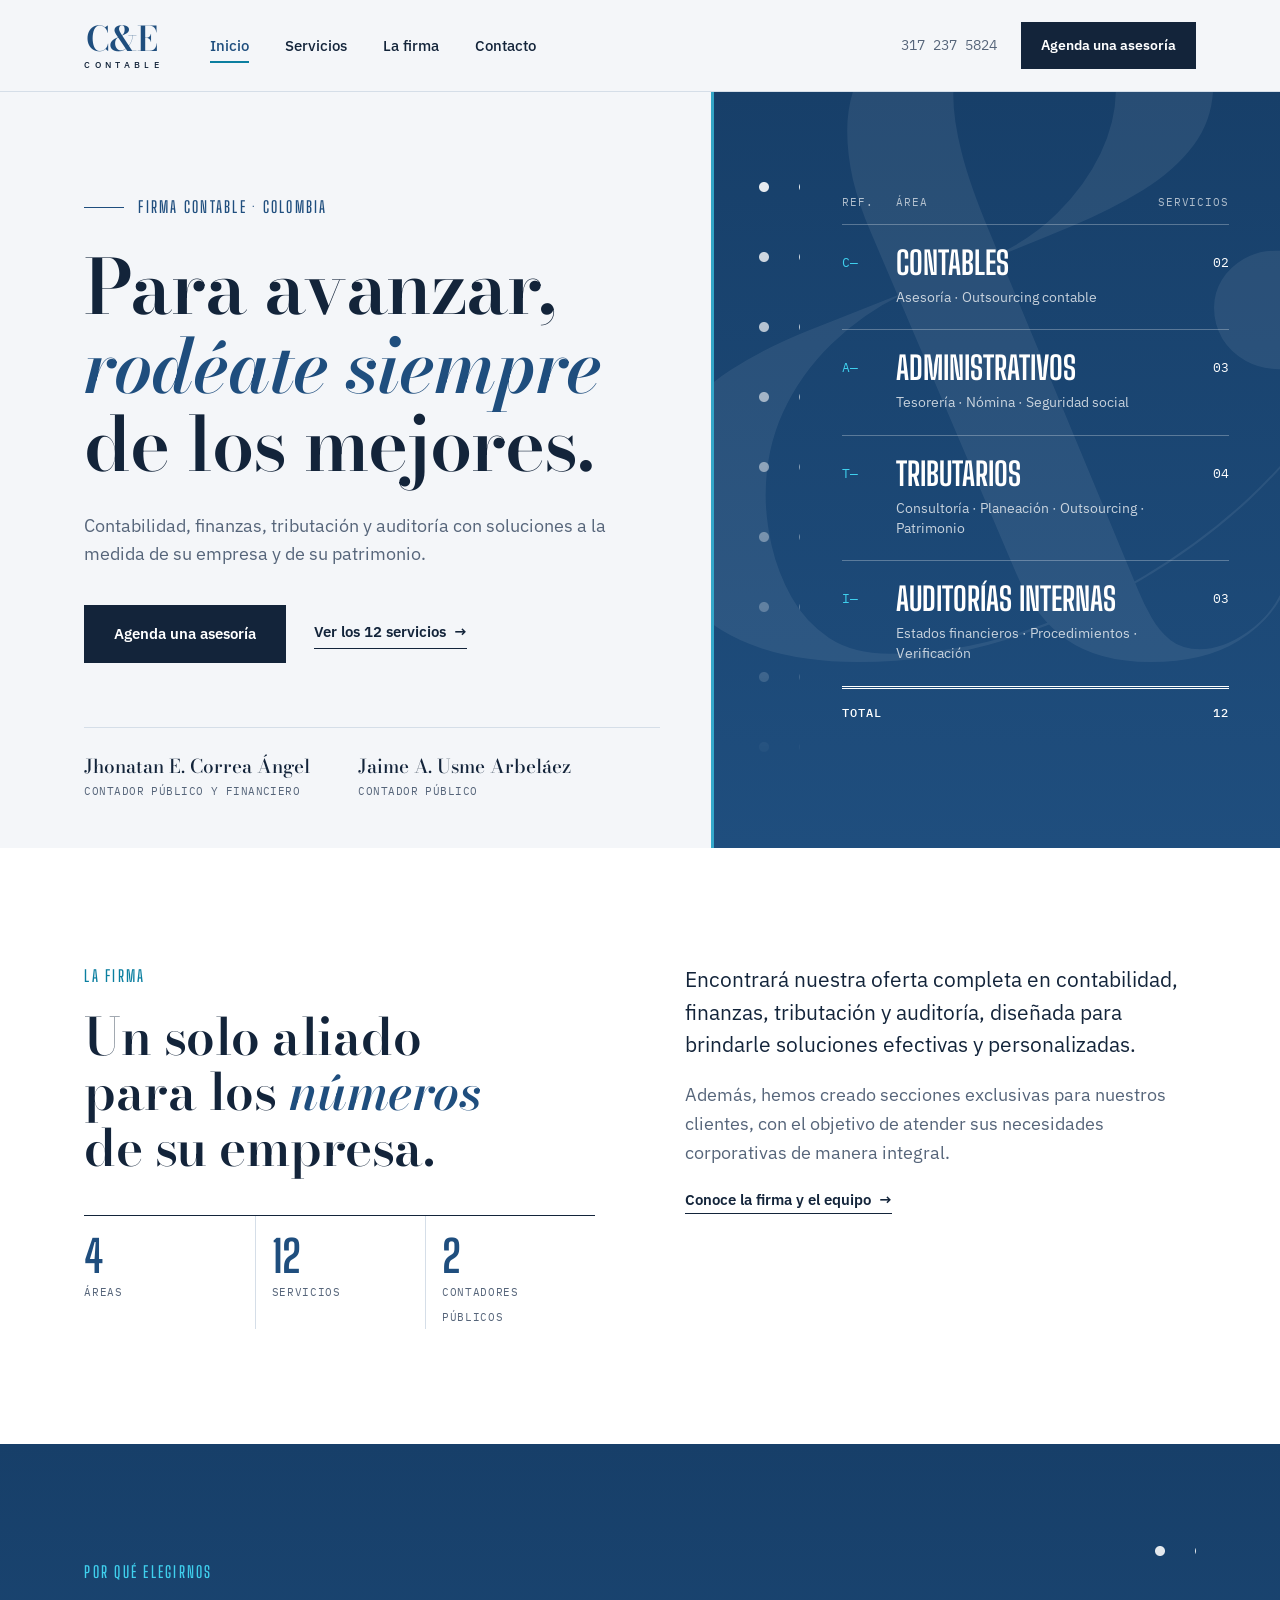
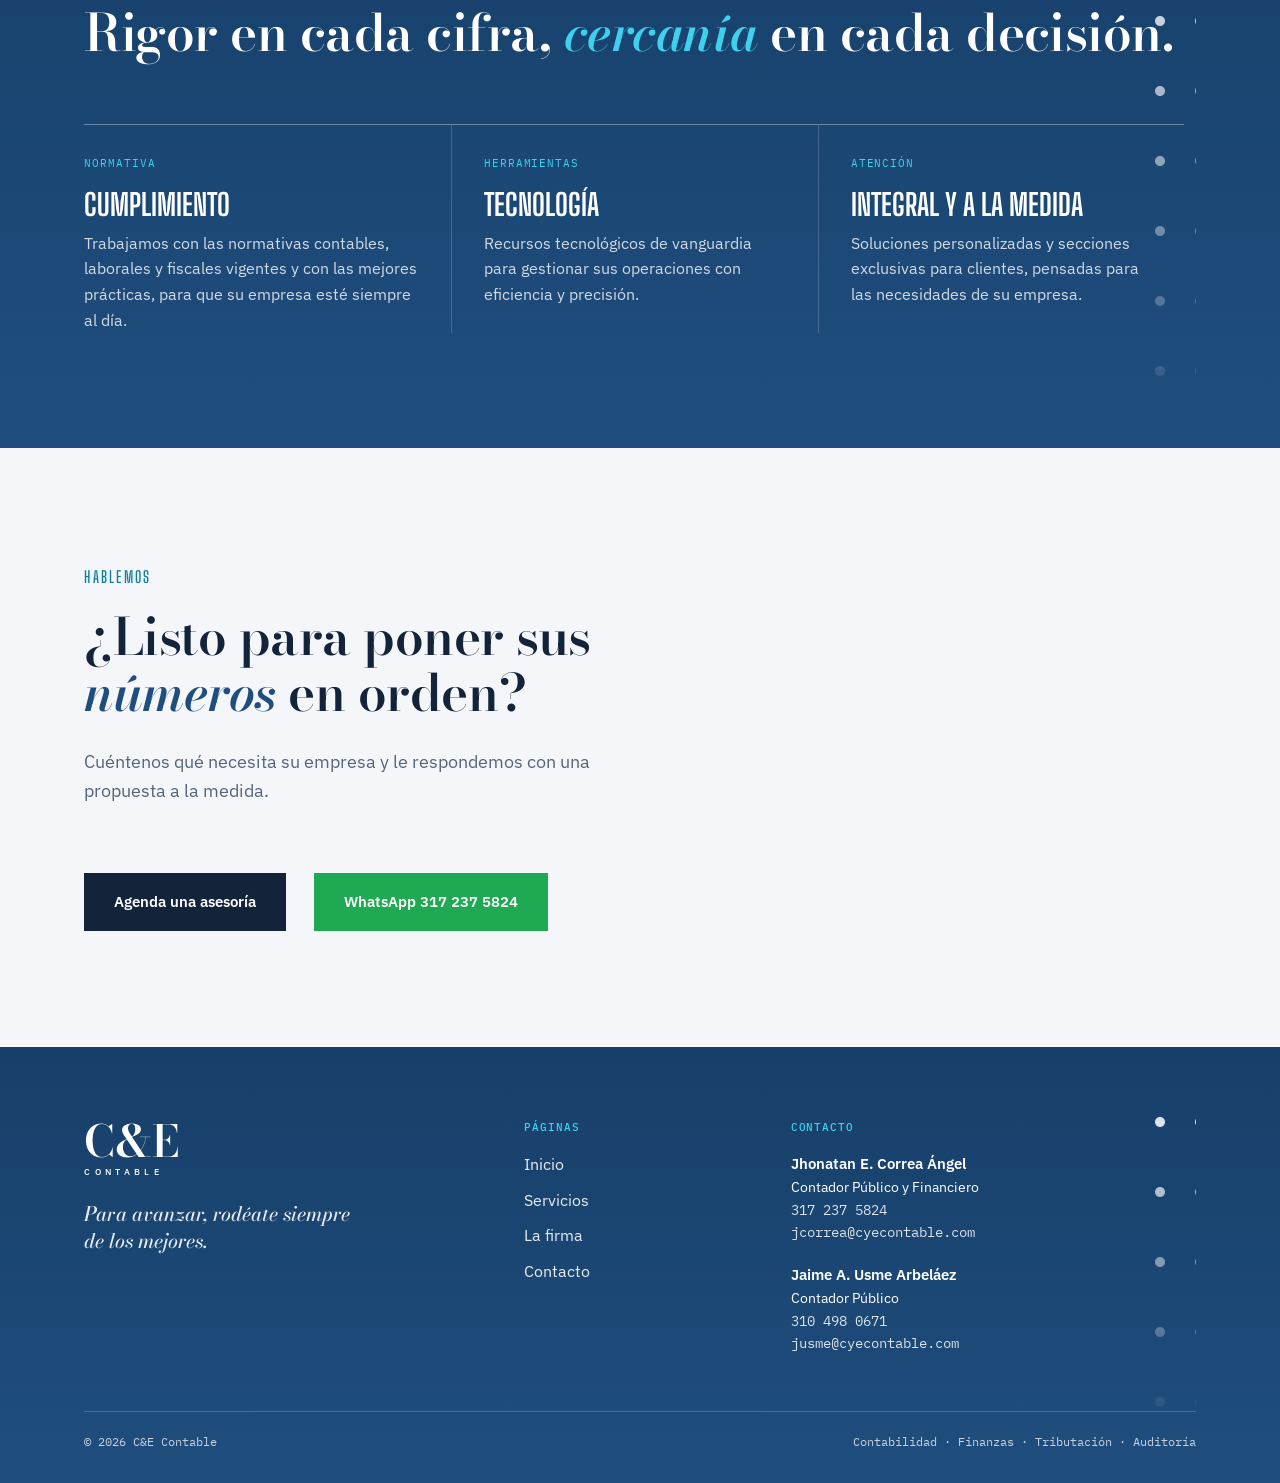
==== index.html @ 4cf7ac4b "Sitio web inicial de C&E Contable Cuatro páginas estáticas (Inicio, Servicios, La firma, Contacto) c" ====
<!doctype html>
<html lang="es">
<head>
<meta charset="utf-8">
<meta name="viewport" content="width=device-width, initial-scale=1, viewport-fit=cover">
<title>C&amp;E Contable</title>
<meta name="description" content="Firma contable C&amp;E Contable: contabilidad, finanzas, tributación y auditoría.">
<link rel="preconnect" href="https://fonts.googleapis.com">
<link rel="preconnect" href="https://fonts.gstatic.com" crossorigin>
<link rel="stylesheet" href="https://fonts.googleapis.com/css2?family=Big+Shoulders+Display:wght@500;600;700&family=Bodoni+Moda:ital,opsz,wght@0,6..96,500..700;1,6..96,500..700&family=IBM+Plex+Mono:wght@400;500&family=IBM+Plex+Sans:wght@400;500;600&display=swap">
<link rel="stylesheet" href="estilos.css">
<link rel="icon" href="data:image/svg+xml,%3Csvg xmlns=%27http://www.w3.org/2000/svg%27 viewBox=%270 0 64 64%27%3E%3Crect width=%2764%27 height=%2764%27 fill=%27%231F4E7E%27/%3E%3Ctext x=%2732%27 y=%2742%27 font-family=%27Georgia,serif%27 font-size=%2728%27 fill=%27white%27 text-anchor=%27middle%27%3EC%26amp;E%3C/text%3E%3C/svg%3E">

</head>
<body>
<a class="skip" href="#contenido">Saltar al contenido</a>
<header class="site-header wrap">
  <a class="logo" href="index.html" aria-label="C&amp;E Contable, inicio"><b>C&amp;E</b><span>CONTABLE</span></a>
  <nav class="menu" aria-label="Principal">
    <ul>
        <li><a href="index.html" aria-current="page">Inicio</a></li>
        <li><a href="servicios.html">Servicios</a></li>
        <li><a href="la-firma.html">La firma</a></li>
        <li><a href="contacto.html">Contacto</a></li>
    </ul>
  </nav>
  <div class="header-cta">
    <span class="phone">317 237 5824</span>
    <a class="btn btn-sm" href="contacto.html">Agenda una asesoría</a>
  </div>
  <details class="menu-mobile">
    <summary>Menú</summary>
    <ul>
        <li><a href="index.html" aria-current="page">Inicio</a></li>
        <li><a href="servicios.html">Servicios</a></li>
        <li><a href="la-firma.html">La firma</a></li>
        <li><a href="contacto.html">Contacto</a></li>
    </ul>
  </details>
</header>
<main id="contenido">
<header class="hero">
  <div class="hero-left">
    <div>
      <p class="eyebrow">Firma contable · Colombia</p>
      <h1 class="bodoni">Para avanzar, <em>rodéate siempre</em> de los mejores.</h1>
      <p class="lead">Contabilidad, finanzas, tributación y auditoría con soluciones a la medida de su empresa y de su patrimonio.</p>
      <div class="actions">
        <a class="btn" href="contacto.html">Agenda una asesoría</a>
        <a class="textlink" href="servicios.html">Ver los 12 servicios&nbsp;&nbsp;→</a>
      </div>
    </div>
    <div class="partners">
<div><p class="name">Jhonatan E. Correa Ángel</p><p class="role">Contador Público y Financiero</p></div>
<div><p class="name">Jaime A. Usme Arbeláez</p><p class="role">Contador Público</p></div>
    </div>
  </div>
  <aside class="band on-blue" aria-label="Áreas de servicio">
    <span class="amp" aria-hidden="true">&amp;</span>
    <span class="lights" aria-hidden="true"></span>
    <div class="ledger">
      <div class="ledger-head"><span>Ref.</span><span>Área</span><span>Servicios</span></div>
<a class="ledger-row" href="servicios.html#area-c"><span class="ref">C—</span><div><h3>Contables</h3><p>Asesoría · Outsourcing contable</p></div><span class="count">02</span></a>
<a class="ledger-row" href="servicios.html#area-a"><span class="ref">A—</span><div><h3>Administrativos</h3><p>Tesorería · Nómina · Seguridad social</p></div><span class="count">03</span></a>
<a class="ledger-row" href="servicios.html#area-t"><span class="ref">T—</span><div><h3>Tributarios</h3><p>Consultoría · Planeación · Outsourcing · Patrimonio</p></div><span class="count">04</span></a>
<a class="ledger-row" href="servicios.html#area-i"><span class="ref">I—</span><div><h3>Auditorías internas</h3><p>Estados financieros · Procedimientos · Verificación</p></div><span class="count">03</span></a>
      <div class="ledger-total"><span>Total</span><span>12</span></div>
    </div>
  </aside>
</header>

<section class="section white">
  <div class="wrap firma-grid">
    <div>
      <p class="kicker">La firma</p>
      <h2 class="h2">Un solo aliado para los <em>números</em> de su empresa.</h2>
      <div class="facts">
          <div><b>4</b><span>Áreas</span></div>
          <div><b>12</b><span>Servicios</span></div>
          <div><b>2</b><span>Contadores públicos</span></div>
        </div>
    </div>
    <div class="firma-text">
      <p>Encontrará nuestra oferta completa en contabilidad, finanzas, tributación y auditoría, diseñada para brindarle soluciones efectivas y personalizadas.</p>
      <p>Además, hemos creado secciones exclusivas para nuestros clientes, con el objetivo de atender sus necesidades corporativas de manera integral.</p>
      <a class="textlink" href="la-firma.html">Conoce la firma y el equipo&nbsp;&nbsp;→</a>
    </div>
  </div>
</section>

<section class="section porque on-blue">
  <span class="lights" aria-hidden="true"></span>
  <div class="wrap">
    <p class="kicker">Por qué elegirnos</p>
    <h2 class="h2">Rigor en cada cifra, <em>cercanía</em> en cada decisión.</h2>
    <div class="reasons">
      <div class="reason"><span class="tag">Normativa</span><h3>Cumplimiento</h3><p>Trabajamos con las normativas contables, laborales y fiscales vigentes y con las mejores prácticas, para que su empresa esté siempre al día.</p></div>
      <div class="reason"><span class="tag">Herramientas</span><h3>Tecnología</h3><p>Recursos tecnológicos de vanguardia para gestionar sus operaciones con eficiencia y precisión.</p></div>
      <div class="reason"><span class="tag">Atención</span><h3>Integral y a la medida</h3><p>Soluciones personalizadas y secciones exclusivas para clientes, pensadas para las necesidades de su empresa.</p></div>
    </div>
  </div>
</section>

<section class="section">
  <div class="wrap cta-strip">
    <div>
      <p class="kicker">Hablemos</p>
      <h2 class="h2">¿Listo para poner sus <em>números</em> en orden?</h2>
      <p class="lead">Cuéntenos qué necesita su empresa y le respondemos con una propuesta a la medida.</p>
    </div>
    <div class="actions">
      <a class="btn" href="contacto.html">Agenda una asesoría</a>
      <a class="btn btn-wa" href="https://wa.me/573172375824" target="_blank" rel="noopener">WhatsApp 317 237 5824</a>
    </div>
  </div>
</section>
</main>
<footer class="site-footer on-blue">
  <span class="lights" aria-hidden="true"></span>
  <div class="wrap">
    <div class="footer-grid">
      <div>
        <a class="logo" href="index.html" aria-label="C&amp;E Contable, inicio"><b>C&amp;E</b><span>CONTABLE</span></a>
        <p class="footer-motto">Para avanzar, rodéate siempre de los mejores.</p>
      </div>
      <div class="footer-col">
        <h2>Páginas</h2>
        <ul>
<li><a href="index.html">Inicio</a></li>
<li><a href="servicios.html">Servicios</a></li>
<li><a href="la-firma.html">La firma</a></li>
<li><a href="contacto.html">Contacto</a></li>
        </ul>
      </div>
      <div class="footer-col">
        <h2>Contacto</h2>
        <div class="footer-people">
<div><p class="who">Jhonatan E. Correa Ángel</p><p>Contador Público y Financiero</p><p class="mono">317 237 5824</p><p class="mono">jcorrea@cyecontable.com</p></div>
<div><p class="who">Jaime A. Usme Arbeláez</p><p>Contador Público</p><p class="mono">310 498 0671</p><p class="mono">jusme@cyecontable.com</p></div>
        </div>
      </div>
    </div>
    <div class="footer-bottom"><span>© 2026 C&amp;E Contable</span><span>Contabilidad · Finanzas · Tributación · Auditoría</span></div>
  </div>
</footer>
</body>
</html>
---- estilos.css ----
/* C&E Contable · estilos compartidos por todas las páginas
   Layout: izquierda clara y aireada; franja azul del "corredor" del brochure como segundo plano recurrente. */
:root {
  /* Color: marca C&E + neutros con sesgo azul (un solo look claro, elegido a propósito) */
  --ink: #13243A;
  --navy: #1F4E7E;
  --deep: #173F69;
  --cyan: #3FD0EE;      /* acento sobre fondos azules */
  --cyan-ink: #0B7FA0;  /* acento legible sobre fondos claros */
  --paper: #F4F6F9;
  --white: #FFFFFF;
  --muted: #56657A;
  --rule: #D5DEE8;
  --wa: #1EA952;
  /* Tipografía */
  --display: "Bodoni Moda", "Didot", "Bodoni 72", Georgia, serif;
  --label: "Big Shoulders Display", "Arial Narrow", "Roboto Condensed", sans-serif;
  --body: "IBM Plex Sans", "Segoe UI", Roboto, Helvetica, Arial, sans-serif;
  --mono: "IBM Plex Mono", ui-monospace, "SFMono-Regular", Menlo, Consolas, monospace;
  --gutter: clamp(20px, 6.6vw, 96px);
  color-scheme: light;
}
* { box-sizing: border-box; }
html { scroll-behavior: smooth; }
@media (prefers-reduced-motion: reduce) { html { scroll-behavior: auto; } * { transition: none !important; } }
body { margin: 0; background: var(--paper); color: var(--ink); font-family: var(--body); font-size: 16px; line-height: 1.6; -webkit-font-smoothing: antialiased; }
a { color: inherit; }
a:focus-visible, button:focus-visible, summary:focus-visible, input:focus-visible, select:focus-visible, textarea:focus-visible { outline: 2px solid var(--cyan-ink); outline-offset: 3px; }
.on-blue a:focus-visible { outline-color: var(--cyan); }
.wrap { padding-left: max(var(--gutter), env(safe-area-inset-left, 0px)); padding-right: max(var(--gutter), env(safe-area-inset-right, 0px)); }
.skip { position: absolute; left: -999px; top: 8px; background: var(--ink); color: var(--white); padding: 8px 14px; z-index: 50; }
.skip:focus { left: 8px; }

/* Bodoni: peso 600 y tamaño óptico bajo para que los trazos finos no desaparezcan */
.bodoni { font-family: var(--display); font-weight: 600; font-variation-settings: "opsz" 28; }

/* ---------- ENCABEZADO (todas las páginas) ---------- */
.site-header { position: relative; z-index: 20; display: flex; align-items: center; gap: clamp(24px, 4vw, 56px); padding-block: 22px; background: var(--paper); border-bottom: 1px solid var(--rule); }
.logo { display: inline-flex; flex-direction: column; align-items: center; text-decoration: none; line-height: 1; flex: none; }
.logo b { font-family: var(--display); font-weight: 600; font-size: 34px; color: var(--navy); font-variation-settings: "opsz" 28; letter-spacing: -0.01em; }
.logo span { font-family: var(--body); font-weight: 500; font-size: 9px; letter-spacing: 0.48em; margin-right: -0.48em; margin-top: 4px; }
.menu ul { display: flex; gap: 36px; list-style: none; margin: 0; padding: 0; }
.menu a, .menu-mobile a { position: relative; text-decoration: none; font-weight: 500; font-size: 15px; }
.menu a:hover { color: var(--navy); }
.menu a[aria-current="page"] { color: var(--navy); }
.menu a[aria-current="page"]::after { content: ""; position: absolute; left: 0; right: 0; bottom: -8px; height: 2px; background: var(--cyan-ink); }
.header-cta { margin-left: auto; display: flex; align-items: center; gap: 24px; }
.header-cta .phone { font-family: var(--mono); font-size: 14px; color: var(--muted); }
.menu-mobile { display: none; position: relative; margin-left: auto; }
.menu-mobile summary { list-style: none; cursor: pointer; font-family: var(--label); font-weight: 600; font-size: 17px; letter-spacing: .12em; text-transform: uppercase; border: 1px solid var(--ink); padding: 8px 14px; }
.menu-mobile summary::-webkit-details-marker { display: none; }
.menu-mobile[open] summary { background: var(--ink); color: var(--white); }
.menu-mobile ul { position: absolute; right: 0; top: calc(100% + 8px); list-style: none; margin: 0; padding: 8px 0; min-width: 220px; max-width: calc(100vw - 40px); background: var(--white); border: 1px solid var(--rule); box-shadow: 0 12px 32px rgba(19, 36, 58, .14); }
.menu-mobile li a { display: block; padding: 12px 20px; }
.menu-mobile li a[aria-current="page"] { color: var(--navy); border-left: 3px solid var(--cyan-ink); padding-left: 17px; }

/* ---------- BOTONES Y ENLACES ---------- */
.btn { display: inline-flex; align-items: center; gap: 10px; background: var(--ink); color: var(--white); text-decoration: none; font-family: var(--body); font-weight: 600; font-size: 15px; padding: 17px 30px; border: 0; cursor: pointer; transition: background .2s, color .2s; }
.btn:hover { background: var(--navy); }
.btn-sm { padding: 12px 20px; font-size: 14px; }
.btn-light { background: var(--white); color: var(--ink); }
.btn-light:hover { background: var(--cyan); color: var(--ink); }
.btn-wa { background: var(--wa); }
.btn-wa:hover { background: #178A42; }
.textlink { font-weight: 600; font-size: 15px; text-decoration: none; border-bottom: 1px solid currentColor; padding-bottom: 4px; }
.textlink:hover { color: var(--navy); }

/* ---------- TEXTOS COMUNES ---------- */
.section { padding-block: clamp(72px, 9vw, 128px); }
.kicker { font-family: var(--label); font-weight: 600; font-size: 16px; letter-spacing: .14em; text-transform: uppercase; color: var(--cyan-ink); margin: 0 0 20px; }
.on-blue .kicker { color: var(--cyan); }
.h2 { font-family: var(--display); font-weight: 600; font-variation-settings: "opsz" 28; font-size: clamp(34px, 4vw, 54px); line-height: 1.08; letter-spacing: -0.01em; margin: 0; text-wrap: balance; }
.h2 em { color: var(--navy); }
.on-blue .h2 em { color: var(--cyan); }
.lead { max-width: 32em; color: var(--muted); font-size: 18px; margin: 28px 0 0; }
.on-blue { color: var(--white); background: linear-gradient(180deg, var(--deep), var(--navy)); position: relative; overflow: hidden; }

/* Luces del corredor y ampersand de fondo */
.lights { position: absolute; width: 56px; height: 620px; background-image: radial-gradient(circle, rgba(255,255,255,.95) 4.5px, transparent 5.5px); background-size: 40px 70px; -webkit-mask-image: linear-gradient(#000 0%, transparent 100%); mask-image: linear-gradient(#000 0%, transparent 100%); pointer-events: none; }
.amp { position: absolute; font-family: var(--display); font-style: italic; font-weight: 500; line-height: 1; color: var(--white); opacity: .07; pointer-events: none; user-select: none; }

/* ---------- INICIO: PORTADA PARTIDA ---------- */
.hero { display: grid; grid-template-columns: minmax(0, 1.25fr) minmax(0, 1fr); }
.hero-left { display: flex; flex-direction: column; gap: 64px; padding-block: clamp(56px, 8vw, 112px) 48px; padding-left: max(var(--gutter), env(safe-area-inset-left, 0px)); padding-right: clamp(20px, 4vw, 64px); min-width: 0; }
.eyebrow { display: flex; align-items: center; gap: 14px; font-family: var(--label); font-weight: 600; font-size: 16px; letter-spacing: 0.14em; text-transform: uppercase; color: var(--navy); margin: 0; }
.eyebrow::before { content: ""; width: 40px; height: 1px; background: currentColor; }
.hero h1 { font-size: clamp(44px, 5.9vw, 86px); line-height: 1.04; letter-spacing: -0.015em; margin: 28px 0 0; text-wrap: balance; }
.hero h1 em { color: var(--navy); font-style: italic; }
.actions { display: flex; flex-wrap: wrap; align-items: center; gap: 16px 28px; margin-top: 36px; }
.partners { display: flex; flex-wrap: wrap; gap: 20px 48px; border-top: 1px solid var(--rule); padding-top: 24px; margin-top: auto; }
.partners p { margin: 0; }
.partners .name { font-family: var(--display); font-weight: 500; font-size: 19px; font-variation-settings: "opsz" 18; }
.partners .role { font-family: var(--mono); font-size: 11px; letter-spacing: 0.04em; text-transform: uppercase; color: var(--muted); }

.band { border-left: 3px solid rgba(63, 208, 238, .7); padding-block: clamp(56px, 8vw, 112px) 48px; padding-left: clamp(96px, 10vw, 150px); padding-right: max(clamp(20px, 4vw, 60px), env(safe-area-inset-right, 0px)); min-width: 0; }
.band .amp { right: -14%; top: -28%; font-size: clamp(600px, 70vw, 1250px); }
.band .lights { left: 30px; top: 60px; }
.ledger { position: relative; }
.ledger-head, .ledger-row, .ledger-total { display: grid; grid-template-columns: 34px minmax(0, 1fr) auto; gap: 0 20px; }
.ledger-head { font-family: var(--mono); font-size: 11px; letter-spacing: .08em; text-transform: uppercase; opacity: .65; padding-bottom: 12px; }
.ledger-row { border-top: 1px solid rgba(255,255,255,.28); padding-block: 22px; text-decoration: none; transition: background .2s; }
.ledger-row:hover { background: rgba(255,255,255,.05); }
.ledger-row .ref { font-family: var(--mono); font-size: 13px; color: var(--cyan); padding-top: 6px; }
.ledger-row h3 { font-family: var(--label); font-weight: 700; font-size: clamp(28px, 2.5vw, 36px); line-height: 1; text-transform: uppercase; margin: 0 0 8px; }
.ledger-row p { margin: 0; font-size: 14px; line-height: 1.45; opacity: .75; }
.ledger-row .count { font-family: var(--mono); font-size: 13px; padding-top: 6px; font-variant-numeric: tabular-nums; }
.ledger-total { border-top: 3px double var(--white); padding-top: 14px; font-family: var(--mono); font-weight: 500; font-size: 12px; letter-spacing: .08em; text-transform: uppercase; }
.ledger-total span:first-child { grid-column: 1 / 3; }

/* ---------- ENCABEZADO DE PÁGINAS INTERNAS ---------- */
.page-hero { padding-block: clamp(64px, 8vw, 112px) clamp(56px, 7vw, 96px); }
.page-hero .lights { right: max(var(--gutter), 24px); top: 40px; height: 420px; }
.page-hero .amp { right: 6%; top: -45%; font-size: clamp(420px, 48vw, 760px); }
.page-hero h1 { position: relative; font-size: clamp(42px, 5.4vw, 76px); line-height: 1.05; letter-spacing: -0.015em; margin: 0; max-width: 14em; text-wrap: balance; }
.page-hero h1 em { color: var(--cyan); }
.page-hero p.lead { position: relative; color: rgba(255,255,255,.82); }
.crumbs { position: relative; font-family: var(--mono); font-size: 12px; letter-spacing: .06em; text-transform: uppercase; margin: 0 0 28px; opacity: .75; }
.crumbs a { text-decoration: none; border-bottom: 1px solid rgba(255,255,255,.4); }

/* ---------- LA FIRMA (resumen y página) ---------- */
.white { background: var(--white); }
.firma-grid { display: grid; grid-template-columns: minmax(0, 1fr) minmax(0, 1fr); gap: 48px clamp(40px, 7vw, 120px); align-items: start; }
.firma-text p { margin: 0 0 20px; font-size: 18px; color: var(--muted); max-width: 34em; }
.firma-text p:first-child { color: var(--ink); font-size: 21px; line-height: 1.55; }
.facts { display: grid; grid-template-columns: repeat(3, minmax(0, 1fr)); border-top: 1px solid var(--ink); margin-top: 40px; }
.facts div { padding: 18px 16px 0 0; }
.facts div + div { border-left: 1px solid var(--rule); padding-left: 16px; }
.facts b { display: block; font-family: var(--label); font-weight: 700; font-size: 44px; line-height: 1; color: var(--navy); font-variant-numeric: tabular-nums; }
.facts span { font-family: var(--mono); font-size: 11px; letter-spacing: .06em; text-transform: uppercase; color: var(--muted); }
.motto { margin: 0; font-family: var(--display); font-style: italic; font-weight: 600; font-variation-settings: "opsz" 28; font-size: clamp(30px, 3.6vw, 48px); line-height: 1.15; color: var(--navy); max-width: 18em; text-wrap: balance; }
.motto-src { display: block; margin-top: 16px; font-family: var(--mono); font-style: normal; font-size: 12px; letter-spacing: .06em; text-transform: uppercase; color: var(--muted); }

/* Equipo */
.team { display: grid; grid-template-columns: repeat(2, minmax(0, 1fr)); gap: 32px; margin-top: 56px; }
.member { background: var(--white); border-top: 3px solid var(--navy); padding: 32px; display: flex; flex-direction: column; gap: 20px; }
.member .mono-tag { font-family: var(--mono); font-size: 12px; color: var(--cyan-ink); letter-spacing: .04em; }
.member h3 { font-family: var(--display); font-weight: 600; font-variation-settings: "opsz" 28; font-size: clamp(26px, 2.4vw, 32px); line-height: 1.15; margin: 6px 0 4px; }
.member .role { margin: 0; color: var(--muted); }
.member dl { display: grid; grid-template-columns: auto minmax(0, 1fr); gap: 8px 20px; margin: 0; border-top: 1px solid var(--rule); padding-top: 18px; }
.member dt { font-family: var(--mono); font-size: 11px; letter-spacing: .06em; text-transform: uppercase; color: var(--muted); padding-top: 3px; }
.member dd { margin: 0; font-family: var(--mono); font-size: 14px; overflow-wrap: anywhere; user-select: all; }
.member .btn { align-self: flex-start; }

/* ---------- SERVICIOS ---------- */
.area-index { display: grid; grid-template-columns: repeat(4, minmax(0, 1fr)); border-top: 2px solid var(--ink); border-bottom: 1px solid var(--rule); margin-bottom: 72px; }
.area-index a { display: flex; flex-direction: column; gap: 4px; padding: 20px 20px 22px 0; text-decoration: none; transition: color .2s; }
.area-index a + a { padding-left: 20px; border-left: 1px solid var(--rule); }
.area-index a:hover { color: var(--navy); }
.area-index .code { font-family: var(--mono); font-size: 12px; color: var(--cyan-ink); }
.area-index b { font-family: var(--label); font-weight: 700; font-size: 26px; line-height: 1; text-transform: uppercase; }
.area-index span:last-child { font-family: var(--mono); font-size: 12px; color: var(--muted); }
.area { display: grid; grid-template-columns: minmax(0, 340px) minmax(0, 1fr); gap: 24px clamp(32px, 6vw, 96px); border-top: 2px solid var(--ink); padding-block: 36px 48px; scroll-margin-top: 24px; }
.area-title .code { font-family: var(--mono); font-size: 13px; color: var(--cyan-ink); }
.area-title h2 { font-family: var(--label); font-weight: 700; font-size: clamp(34px, 3.4vw, 48px); line-height: .95; text-transform: uppercase; margin: 10px 0 12px; }
.area-title .n { font-family: var(--mono); font-size: 12px; color: var(--muted); letter-spacing: .04em; }
.entries { list-style: none; margin: 0; padding: 0; }
.entries li { display: grid; grid-template-columns: 60px minmax(0, 1fr); gap: 4px 20px; padding-block: 18px; border-bottom: 1px solid var(--rule); }
.entries li:first-child { padding-top: 4px; }
.entries .ref { font-family: var(--mono); font-size: 13px; color: var(--cyan-ink); padding-top: 3px; }
.entries h3 { font-family: var(--body); font-weight: 600; font-size: 18px; margin: 0 0 4px; }
.entries p { margin: 0; color: var(--muted); max-width: 40em; }
.servicios-total { display: flex; justify-content: space-between; gap: 16px; border-top: 3px double var(--ink); padding-top: 14px; font-family: var(--mono); font-weight: 500; font-size: 12px; letter-spacing: .08em; text-transform: uppercase; }

/* ---------- POR QUÉ ELEGIRNOS ---------- */
.porque .lights { right: max(var(--gutter), 24px); top: 72px; height: 520px; }
.reasons { display: grid; grid-template-columns: repeat(3, minmax(0, 1fr)); margin-top: 64px; position: relative; max-width: 1100px; }
.reason { border-top: 1px solid rgba(255,255,255,.35); padding: 24px 32px 0 0; }
.reason + .reason { padding-left: 32px; border-left: 1px solid rgba(255,255,255,.18); }
.reason .tag { font-family: var(--mono); font-size: 11px; letter-spacing: .08em; text-transform: uppercase; color: var(--cyan); }
.reason h3 { font-family: var(--label); font-weight: 700; font-size: 30px; line-height: 1; text-transform: uppercase; margin: 14px 0 12px; }
.reason p { margin: 0; opacity: .8; }

/* ---------- LLAMADO A CONTACTAR ---------- */
.cta-strip { display: flex; flex-wrap: wrap; justify-content: space-between; align-items: end; gap: 32px; }
.cta-strip .h2 { max-width: 14em; }

/* ---------- CONTACTO ---------- */
.contact-grid { display: grid; grid-template-columns: minmax(0, 1fr) minmax(0, 1.2fr); gap: 48px clamp(40px, 6vw, 96px); align-items: start; }
.contact-cards { display: flex; flex-direction: column; gap: 24px; }
.form { background: var(--white); padding: clamp(24px, 3.4vw, 44px); border-top: 3px solid var(--ink); display: grid; grid-template-columns: repeat(2, minmax(0, 1fr)); gap: 20px 24px; }
.form h2 { grid-column: 1 / -1; margin: 0 0 4px; font-family: var(--label); font-weight: 700; font-size: 32px; line-height: 1; text-transform: uppercase; }
.field { display: flex; flex-direction: column; gap: 8px; min-width: 0; }
.field.full { grid-column: 1 / -1; }
.field label { font-family: var(--mono); font-size: 11px; letter-spacing: .06em; text-transform: uppercase; color: var(--muted); }
.field input, .field select, .field textarea { font: inherit; font-size: 16px; color: var(--ink); background: var(--paper); border: 0; border-bottom: 1.5px solid var(--ink); padding: 12px 14px; border-radius: 0; width: 100%; }
.field textarea { min-height: 140px; resize: vertical; }
.form .btn { justify-self: start; }
.form-note { grid-column: 1 / -1; margin: 0; font-size: 14px; color: var(--muted); }
.form-status { grid-column: 1 / -1; margin: 0; padding: 14px 16px; background: #E6F6FA; border-left: 3px solid var(--cyan-ink); font-size: 15px; }

/* ---------- PIE DE PÁGINA ---------- */
.site-footer { padding-block: 72px 32px; }
.site-footer .lights { left: auto; right: max(var(--gutter), 24px); top: 40px; height: 340px; }
.footer-grid { position: relative; display: grid; grid-template-columns: minmax(0, 1.3fr) minmax(0, .7fr) minmax(0, 1.4fr); gap: 40px clamp(32px, 5vw, 80px); }
.site-footer .logo b { color: var(--white); font-size: 44px; }
.site-footer .logo { align-items: flex-start; }
.site-footer .logo span { margin-right: 0; }
.footer-motto { font-family: var(--display); font-style: italic; font-weight: 500; font-variation-settings: "opsz" 18; font-size: 20px; line-height: 1.35; margin: 24px 0 0; opacity: .9; max-width: 14em; }
.footer-col h2 { font-family: var(--mono); font-weight: 500; font-size: 11px; letter-spacing: .08em; text-transform: uppercase; color: var(--cyan); margin: 0 0 16px; }
.footer-col ul { list-style: none; margin: 0; padding: 0; display: flex; flex-direction: column; gap: 10px; }
.footer-col a { text-decoration: none; opacity: .9; }
.footer-col a:hover { opacity: 1; text-decoration: underline; }
.footer-people { display: grid; gap: 20px; }
.footer-people p { margin: 0; font-size: 14px; }
.footer-people .who { font-weight: 600; font-size: 15px; }
.footer-people .mono { font-family: var(--mono); opacity: .85; overflow-wrap: anywhere; }
.footer-bottom { position: relative; display: flex; flex-wrap: wrap; justify-content: space-between; gap: 12px; border-top: 1px solid rgba(255,255,255,.25); margin-top: 56px; padding-top: 20px; font-family: var(--mono); font-size: 12px; opacity: .75; }

/* ---------- RESPONSIVE ---------- */
@media (max-width: 1060px) {
  .hero { grid-template-columns: minmax(0, 1fr); }
  .hero-left { padding-right: max(var(--gutter), env(safe-area-inset-right, 0px)); gap: 56px; }
  .partners { margin-top: 0; }
  .band { border-left: 0; border-top: 3px solid rgba(63,208,238,.7); padding-block: 48px; padding-left: max(var(--gutter), env(safe-area-inset-left, 0px)); padding-right: max(var(--gutter), env(safe-area-inset-right, 0px)); }
  .band .lights, .porque .lights, .page-hero .lights, .site-footer .lights { display: none; }
  .firma-grid, .area, .contact-grid { grid-template-columns: minmax(0, 1fr); }
  .reasons, .team { grid-template-columns: minmax(0, 1fr); }
  .reason, .reason + .reason { padding: 24px 0 32px; border-left: 0; }
  .area-index { grid-template-columns: repeat(2, minmax(0, 1fr)); }
  .area-index a:nth-child(3) { padding-left: 0; border-left: 0; }
  .area-index a:nth-child(n+3) { border-top: 1px solid var(--rule); }
  .footer-grid { grid-template-columns: minmax(0, 1fr) minmax(0, 1fr); }
  .footer-grid > :first-child { grid-column: 1 / -1; }
}
@media (max-width: 820px) {
  .menu, .header-cta { display: none; }
  .menu-mobile { display: block; }
}
@media (max-width: 640px) {
  .site-header { padding-block: 16px; }
  .lead { font-size: 17px; }
  .facts b { font-size: 34px; }
  .entries li { grid-template-columns: minmax(0, 1fr); }
  .form { grid-template-columns: minmax(0, 1fr); }
  .member { padding: 24px; }
  .footer-grid { grid-template-columns: minmax(0, 1fr); }
}
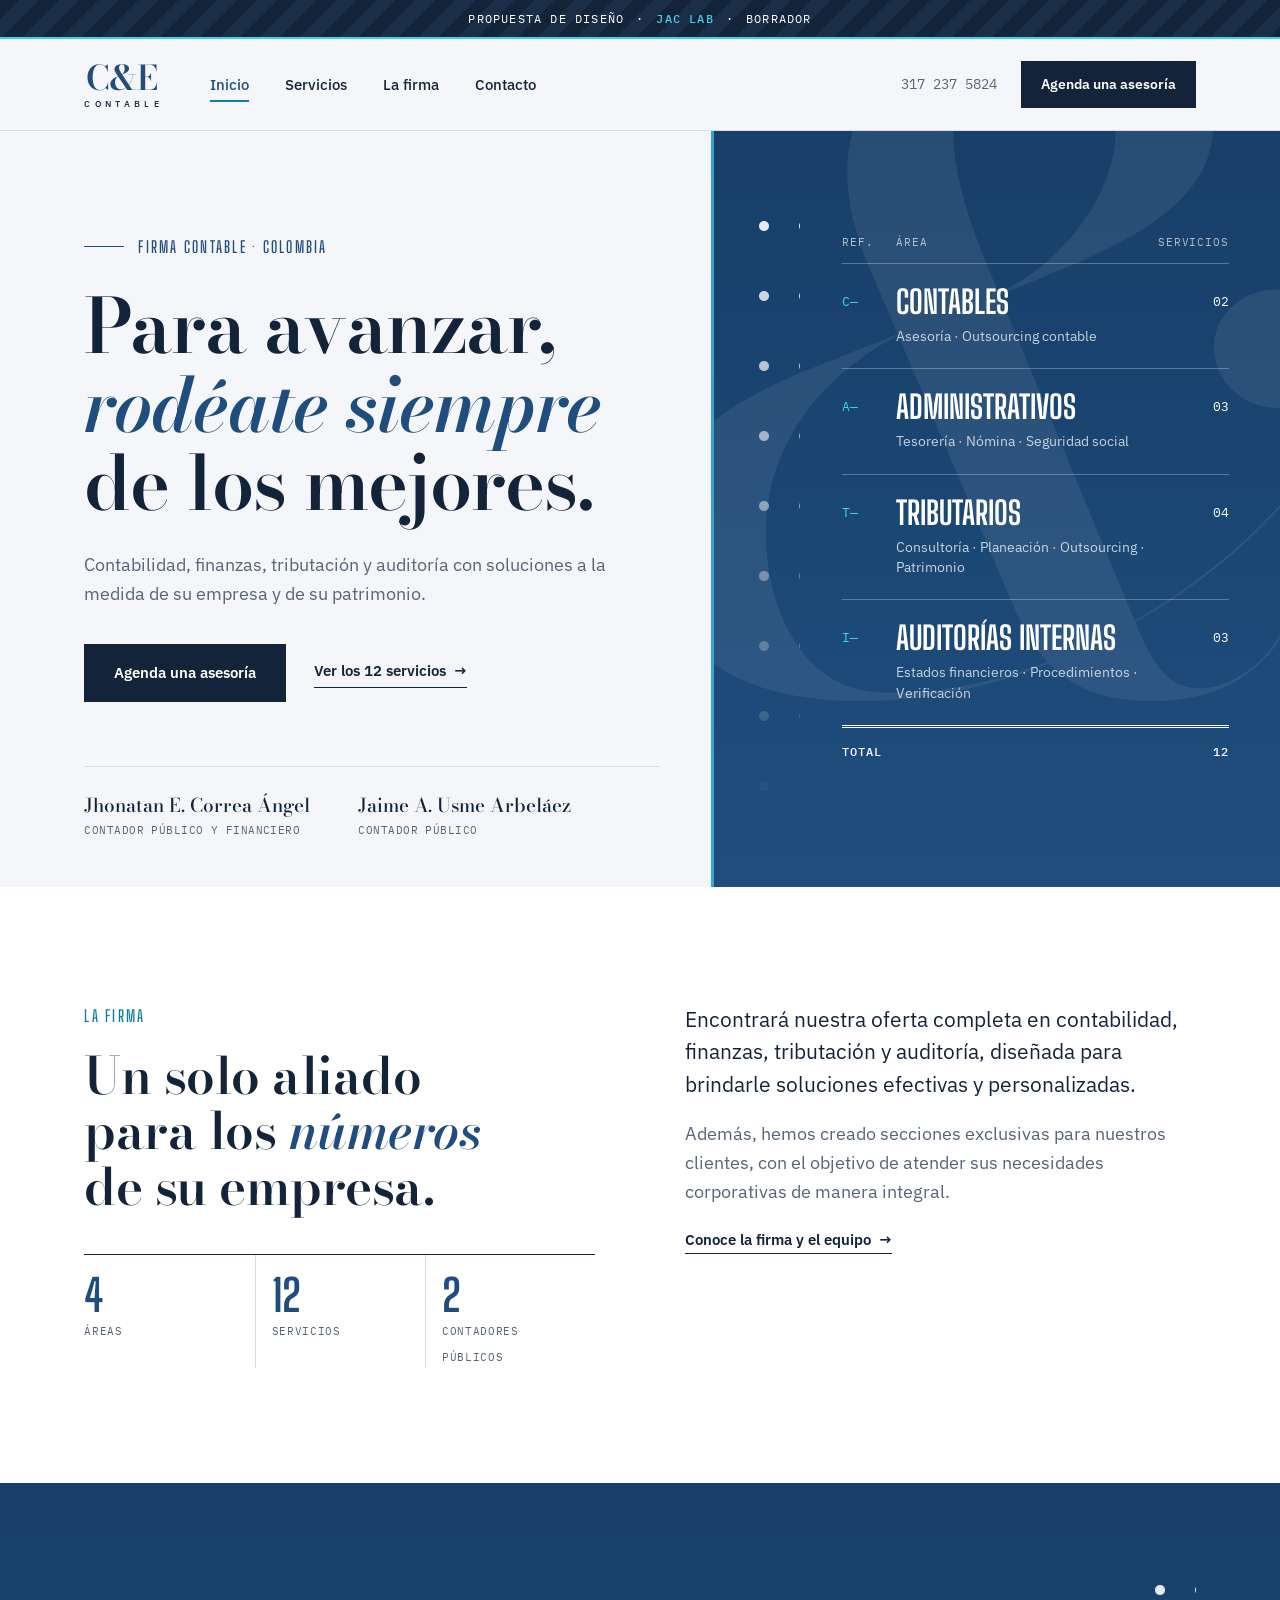
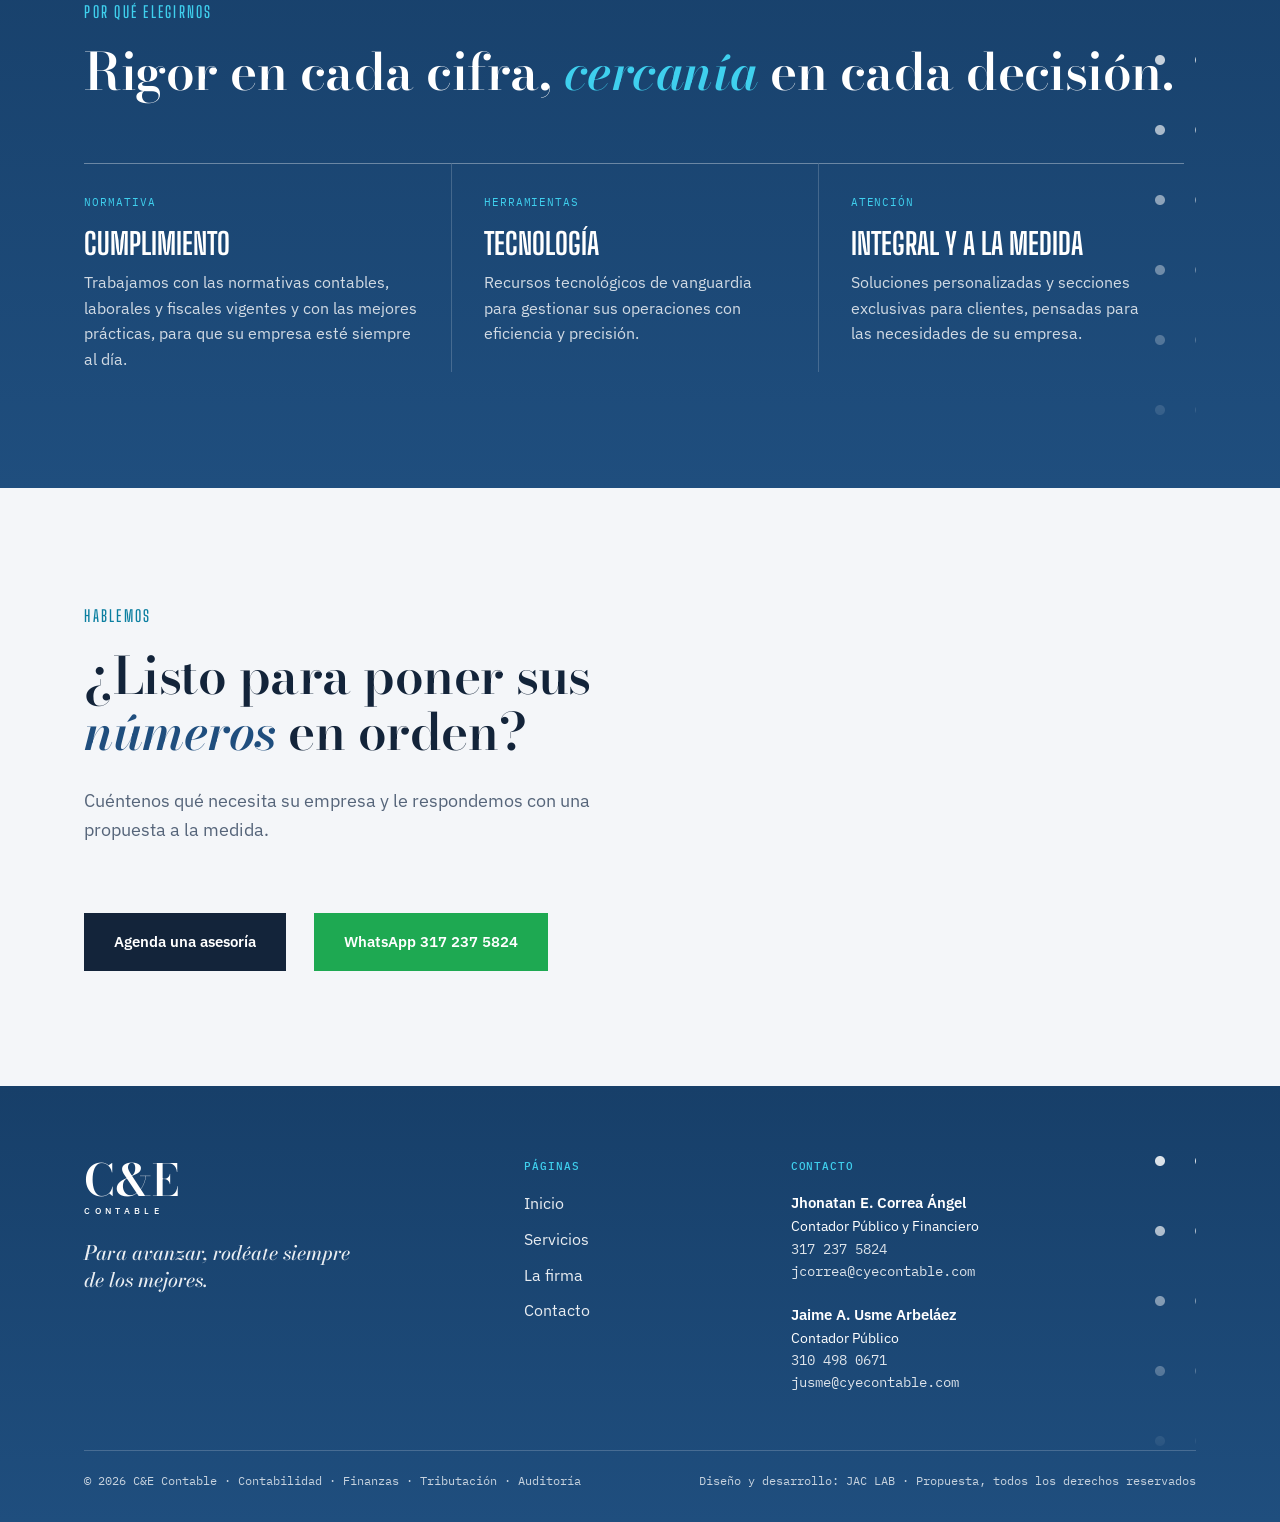
==== commit 33ed76be: "Marcar el sitio como propuesta de JAC LAB Agrega la franja "Propuesta de diseño · JAC LAB · Borrador" ====
--- a/index.html
+++ b/index.html
@@ -13,6 +13,7 @@
 
 </head>
 <body>
+<div class="draft-banner" role="note"><span>Propuesta de diseño</span><span aria-hidden="true">·</span><span>JAC LAB</span><span aria-hidden="true">·</span><span>Borrador</span></div>
 <a class="skip" href="#contenido">Saltar al contenido</a>
 <header class="site-header wrap">
   <a class="logo" href="index.html" aria-label="C&amp;E Contable, inicio"><b>C&amp;E</b><span>CONTABLE</span></a>
@@ -140,7 +141,7 @@
         </div>
       </div>
     </div>
-    <div class="footer-bottom"><span>© 2026 C&amp;E Contable</span><span>Contabilidad · Finanzas · Tributación · Auditoría</span></div>
+    <div class="footer-bottom"><span>© 2026 C&amp;E Contable · Contabilidad · Finanzas · Tributación · Auditoría</span><span>Diseño y desarrollo: JAC LAB · Propuesta, todos los derechos reservados</span></div>
   </div>
 </footer>
 </body>
--- a/estilos.css
+++ b/estilos.css
@@ -235,3 +235,7 @@
   .member { padding: 24px; }
   .footer-grid { grid-template-columns: minmax(0, 1fr); }
 }
+
+/* ---------- FRANJA DE PROPUESTA (quitar cuando el cliente apruebe y pague) ---------- */
+.draft-banner { position: sticky; top: 0; z-index: 40; display: flex; flex-wrap: wrap; justify-content: center; gap: 4px 12px; padding: 9px max(16px, env(safe-area-inset-right, 0px)) 9px max(16px, env(safe-area-inset-left, 0px)); background: repeating-linear-gradient(135deg, #13243A 0 14px, #1A2E48 14px 28px); color: #FFFFFF; font-family: var(--mono); font-size: 12px; letter-spacing: .1em; text-transform: uppercase; text-align: center; border-bottom: 2px solid var(--cyan); }
+.draft-banner span:nth-child(3) { color: var(--cyan); font-weight: 500; }
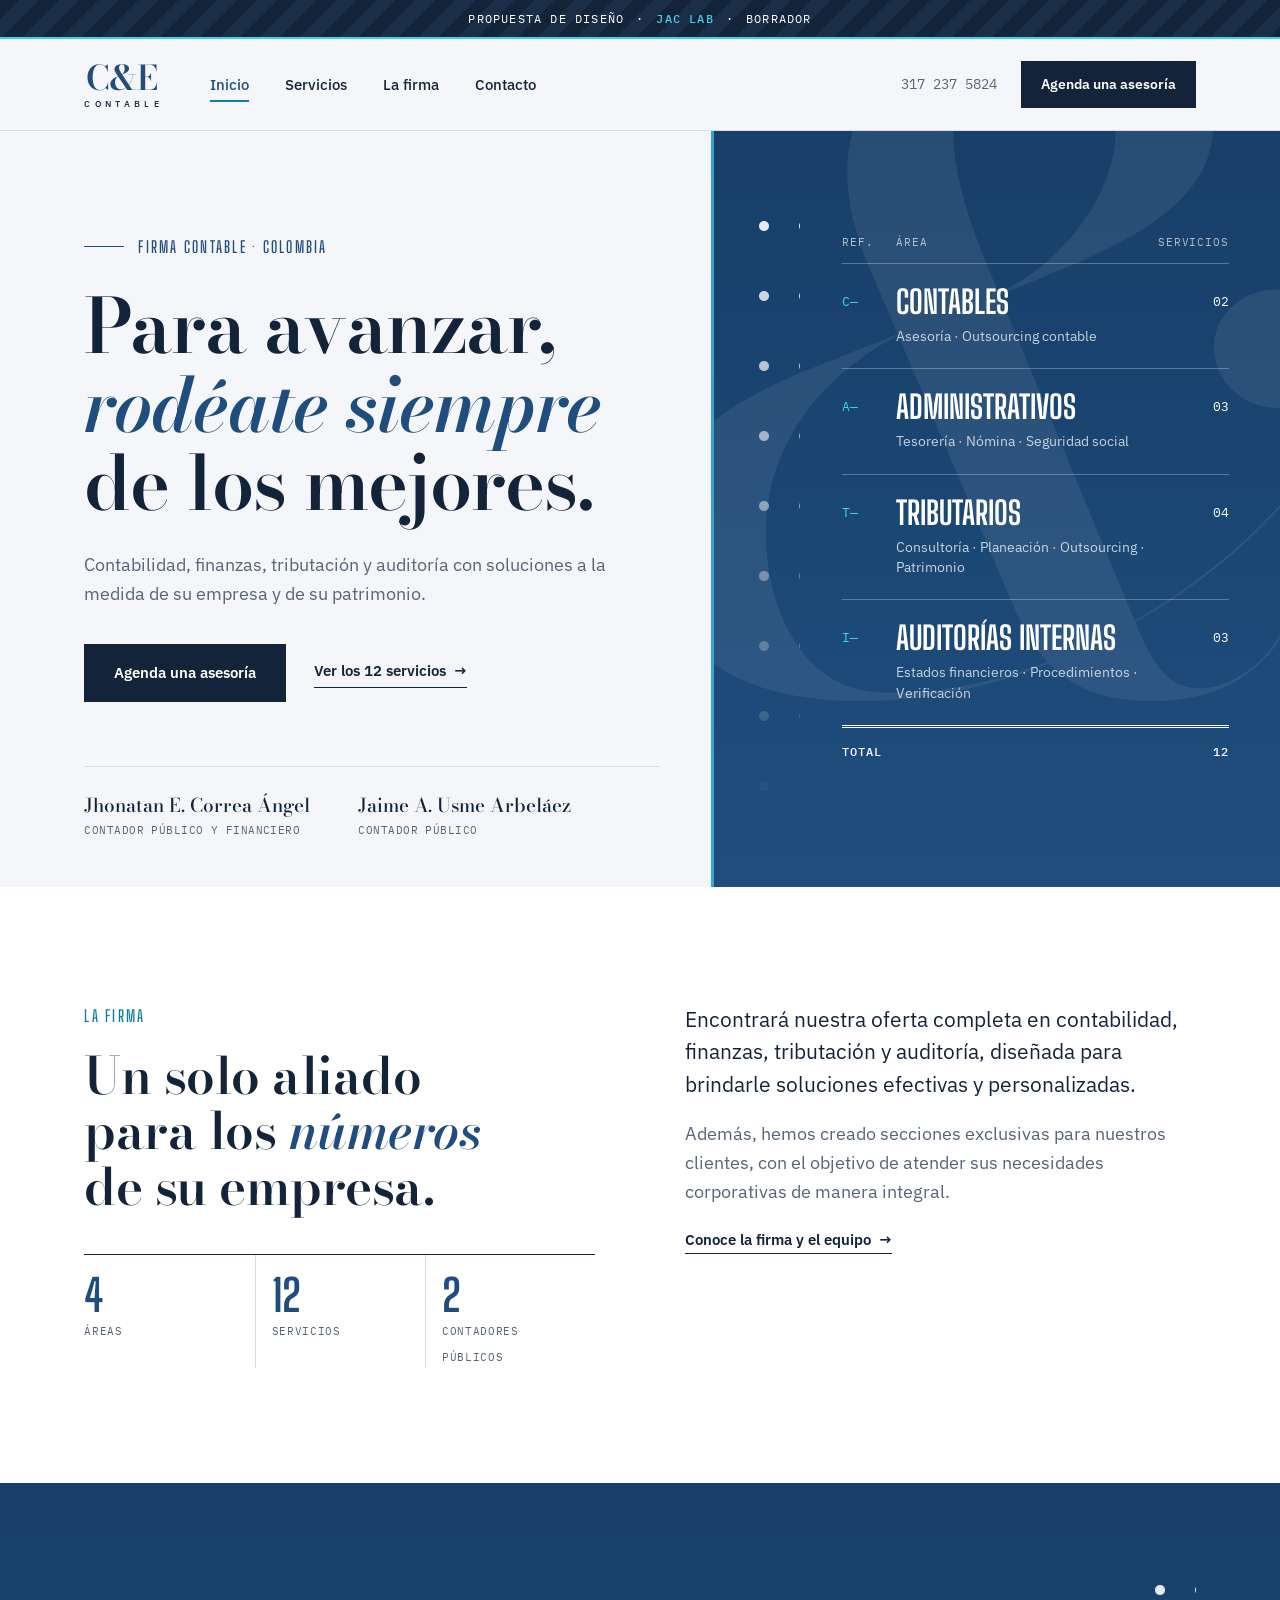
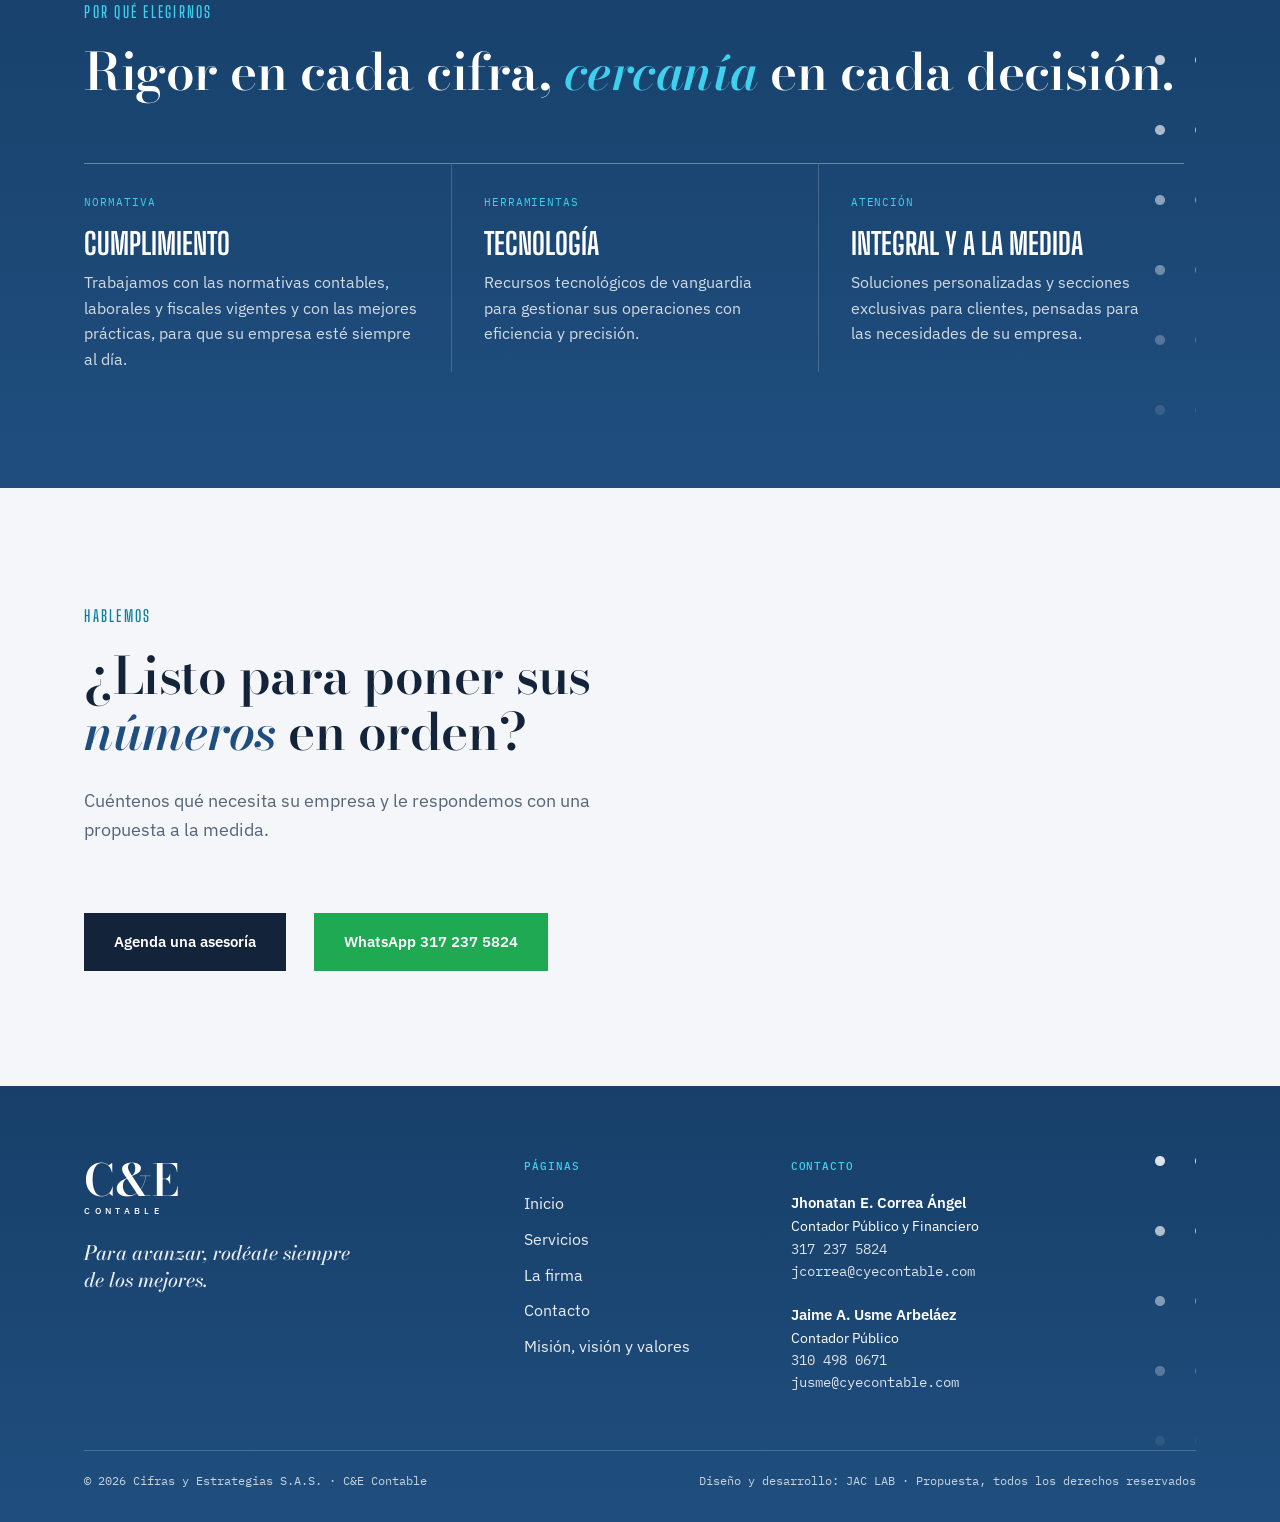
==== commit fc4b1a41: "Agregar página de misión, visión y valores Nueva página mision.html con misión, visión 2030, los cin" ====
--- a/index.html
+++ b/index.html
@@ -131,6 +131,7 @@
 <li><a href="servicios.html">Servicios</a></li>
 <li><a href="la-firma.html">La firma</a></li>
 <li><a href="contacto.html">Contacto</a></li>
+<li><a href="mision.html">Misión, visión y valores</a></li>
         </ul>
       </div>
       <div class="footer-col">
@@ -141,7 +142,7 @@
         </div>
       </div>
     </div>
-    <div class="footer-bottom"><span>© 2026 C&amp;E Contable · Contabilidad · Finanzas · Tributación · Auditoría</span><span>Diseño y desarrollo: JAC LAB · Propuesta, todos los derechos reservados</span></div>
+    <div class="footer-bottom"><span>© 2026 Cifras y Estrategias S.A.S. · C&amp;E Contable</span><span>Diseño y desarrollo: JAC LAB · Propuesta, todos los derechos reservados</span></div>
   </div>
 </footer>
 </body>
--- a/estilos.css
+++ b/estilos.css
@@ -239,3 +239,55 @@
 /* ---------- FRANJA DE PROPUESTA (quitar cuando el cliente apruebe y pague) ---------- */
 .draft-banner { position: sticky; top: 0; z-index: 40; display: flex; flex-wrap: wrap; justify-content: center; gap: 4px 12px; padding: 9px max(16px, env(safe-area-inset-right, 0px)) 9px max(16px, env(safe-area-inset-left, 0px)); background: repeating-linear-gradient(135deg, #13243A 0 14px, #1A2E48 14px 28px); color: #FFFFFF; font-family: var(--mono); font-size: 12px; letter-spacing: .1em; text-transform: uppercase; text-align: center; border-bottom: 2px solid var(--cyan); }
 .draft-banner span:nth-child(3) { color: var(--cyan); font-weight: 500; }
+
+/* ---------- MISIÓN, VISIÓN Y VALORES ---------- */
+.mono-note { font-family: var(--mono); font-size: 12px; letter-spacing: .06em; text-transform: uppercase; color: var(--muted); }
+.on-blue .mono-note { color: rgba(255,255,255,.75); }
+.statement, .vision-grid { display: grid; grid-template-columns: minmax(0, 260px) minmax(0, 1fr); gap: 24px clamp(32px, 6vw, 96px); align-items: start; position: relative; }
+.statement-text { margin: 0; font-family: var(--display); font-weight: 500; font-variation-settings: "opsz" 18; font-size: clamp(22px, 2.3vw, 31px); line-height: 1.42; max-width: 34em; text-wrap: pretty; }
+.statement-text em { font-style: italic; font-weight: 600; color: var(--navy); }
+.on-blue .statement-text em { color: var(--cyan); }
+.vision .lights { right: max(var(--gutter), 24px); top: 56px; height: 420px; }
+.vision .amp { left: -6%; bottom: -60%; font-size: clamp(420px, 46vw, 720px); }
+.year { margin: 0 0 8px; font-family: var(--label); font-weight: 700; font-size: clamp(72px, 9vw, 128px); line-height: .9; color: var(--white); font-variant-numeric: tabular-nums; }
+
+.values { list-style: none; margin: 0; padding: 0; display: grid; grid-template-columns: repeat(5, minmax(0, 1fr)); border-top: 2px solid var(--ink); }
+.values li { padding: 24px 20px 8px 0; display: flex; flex-direction: column; gap: 10px; }
+.values li + li { padding-left: 20px; border-left: 1px solid var(--rule); }
+.values .ref { font-family: var(--mono); font-size: 12px; color: var(--cyan-ink); }
+.values h3 { margin: 0; font-family: var(--label); font-weight: 700; font-size: 32px; line-height: 1; text-transform: uppercase; }
+.values p { margin: 0; color: var(--muted); font-size: 15px; }
+
+/* Mapa de procesos */
+.pm { display: grid; grid-template-columns: 64px minmax(0, 1fr) 64px; gap: 16px; align-items: stretch; }
+.pm-end { margin: 0; display: flex; flex-direction: column; justify-content: center; align-items: center; gap: 10px; background: var(--ink); color: var(--white); writing-mode: vertical-rl; transform: rotate(180deg); font-family: var(--label); font-weight: 700; font-size: 20px; letter-spacing: .08em; text-transform: uppercase; padding: 16px 0; }
+.pm-end span { font-family: var(--mono); font-weight: 400; font-size: 10px; letter-spacing: .12em; color: var(--cyan); }
+.pm-out { background: var(--navy); transform: none; }
+.pm-body { display: flex; flex-direction: column; gap: 14px; min-width: 0; }
+.pm-row { border: 1px solid var(--rule); background: var(--paper); padding: 14px 16px 16px; }
+.pm-misionales { border-color: var(--navy); background: #E9F0F8; }
+.pm-title { margin: 0 0 12px; display: flex; flex-wrap: wrap; align-items: center; gap: 6px 10px; font-family: var(--label); font-weight: 700; font-size: 20px; letter-spacing: .06em; text-transform: uppercase; }
+.pm-title .code { font-family: var(--mono); font-weight: 400; font-size: 12px; color: var(--cyan-ink); letter-spacing: 0; }
+.pm-title .tag { font-family: var(--mono); font-weight: 500; font-size: 10px; letter-spacing: .08em; background: var(--navy); color: var(--white); padding: 3px 8px; }
+.pm-row ol { list-style: none; margin: 0; padding: 0; display: grid; grid-auto-flow: column; grid-auto-columns: minmax(0, 1fr); gap: 6px; }
+.pm-row li { position: relative; background: var(--white); border: 1px solid var(--rule); padding: 10px 22px 10px 12px; font-size: 14px; font-weight: 500; line-height: 1.3; display: flex; align-items: center; min-height: 56px; }
+.pm-row li:not(:last-child)::after { content: "→"; position: absolute; right: 6px; top: 50%; transform: translateY(-50%); color: var(--cyan-ink); font-size: 13px; }
+.pm-misionales li { border-color: rgba(31, 78, 126, .35); }
+
+@media (max-width: 1060px) {
+  .statement, .vision-grid { grid-template-columns: minmax(0, 1fr); }
+  .vision .lights { display: none; }
+  .values { grid-template-columns: repeat(2, minmax(0, 1fr)); }
+  .values li, .values li + li { padding: 20px 20px 20px 0; border-left: 0; border-bottom: 1px solid var(--rule); }
+  .values li:nth-child(even) { padding-left: 20px; border-left: 1px solid var(--rule); }
+  .pm-row ol { grid-auto-flow: row; grid-template-columns: repeat(2, minmax(0, 1fr)); }
+  .pm-row li::after { display: none; }
+}
+@media (max-width: 640px) {
+  .values { grid-template-columns: minmax(0, 1fr); }
+  .values li:nth-child(even) { padding-left: 0; border-left: 0; }
+  .pm { grid-template-columns: minmax(0, 1fr); }
+  .pm-end, .pm-out { writing-mode: horizontal-tb; transform: none; flex-direction: row; padding: 12px 16px; font-size: 18px; }
+  .pm-row ol { grid-template-columns: minmax(0, 1fr); }
+}
+@media (min-width: 1061px) { .vision-grid { padding-right: calc(max(var(--gutter), env(safe-area-inset-right, 0px)) + 96px); } }
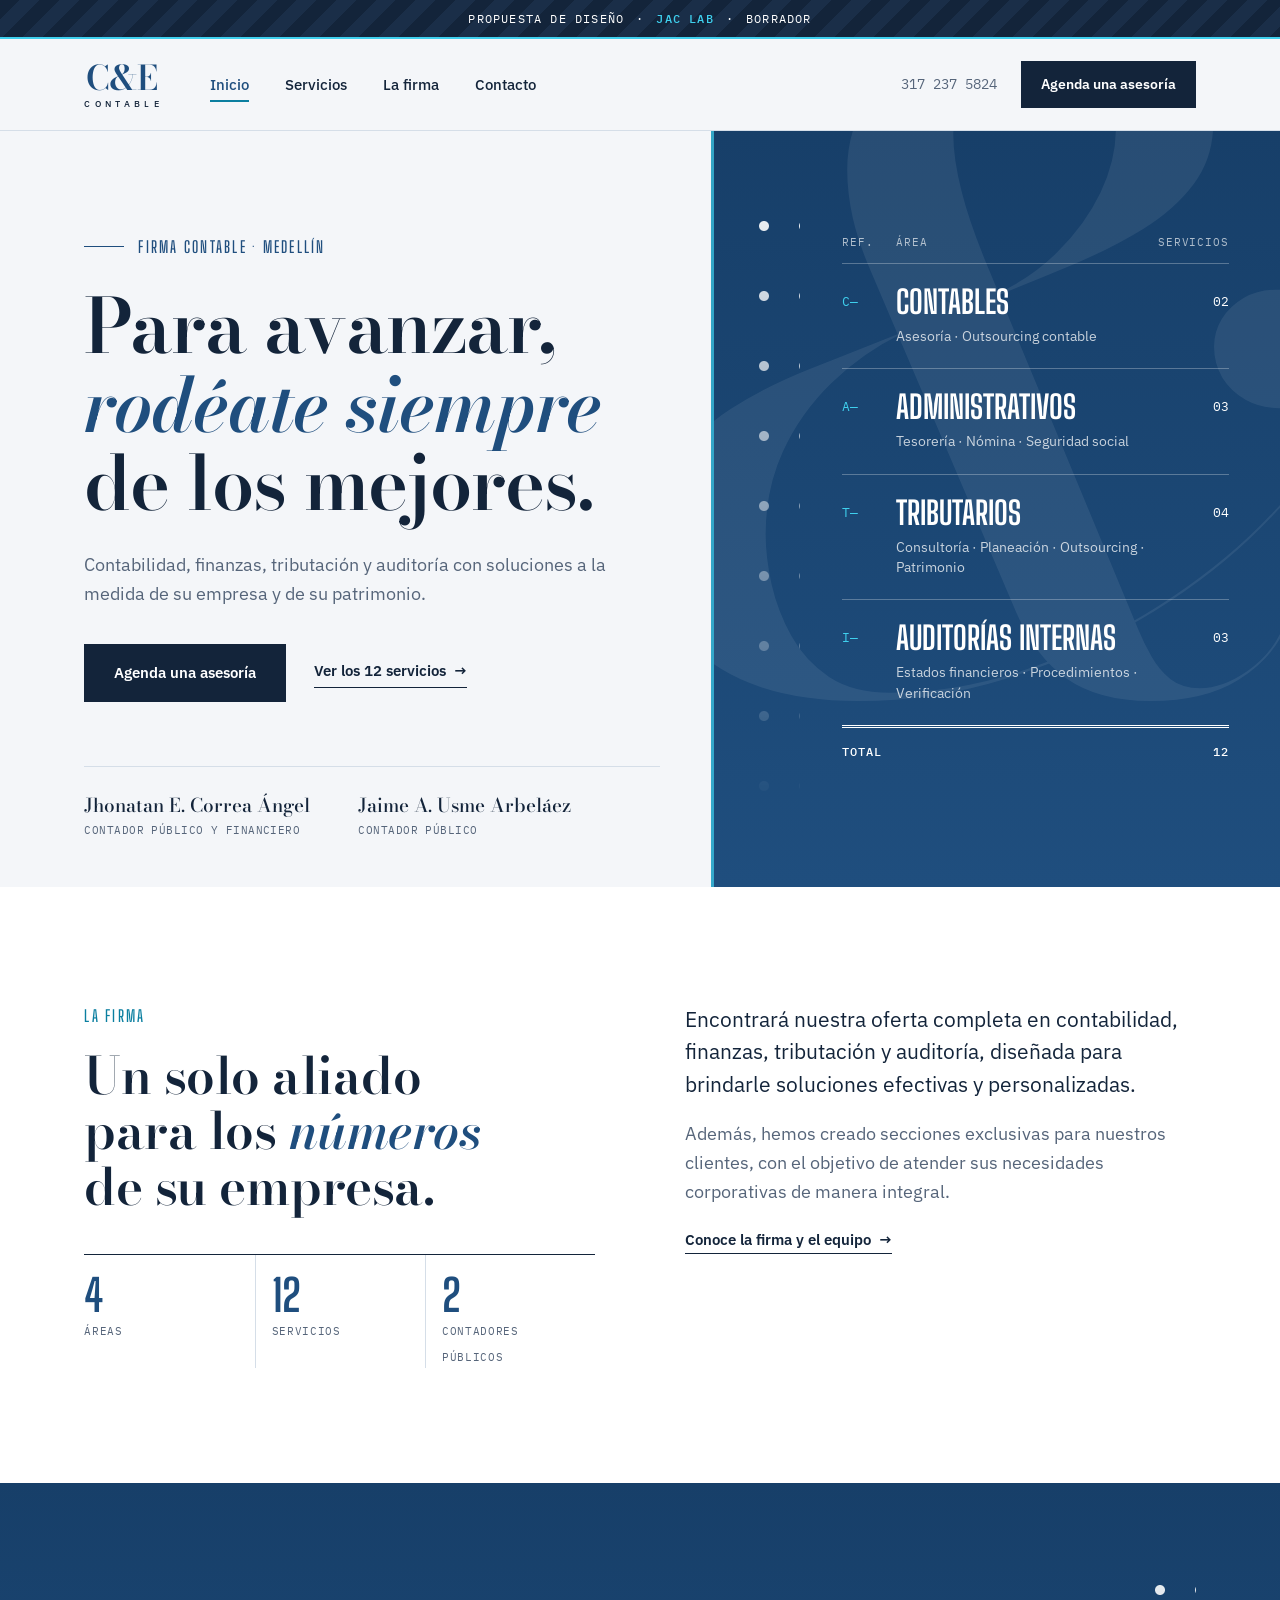
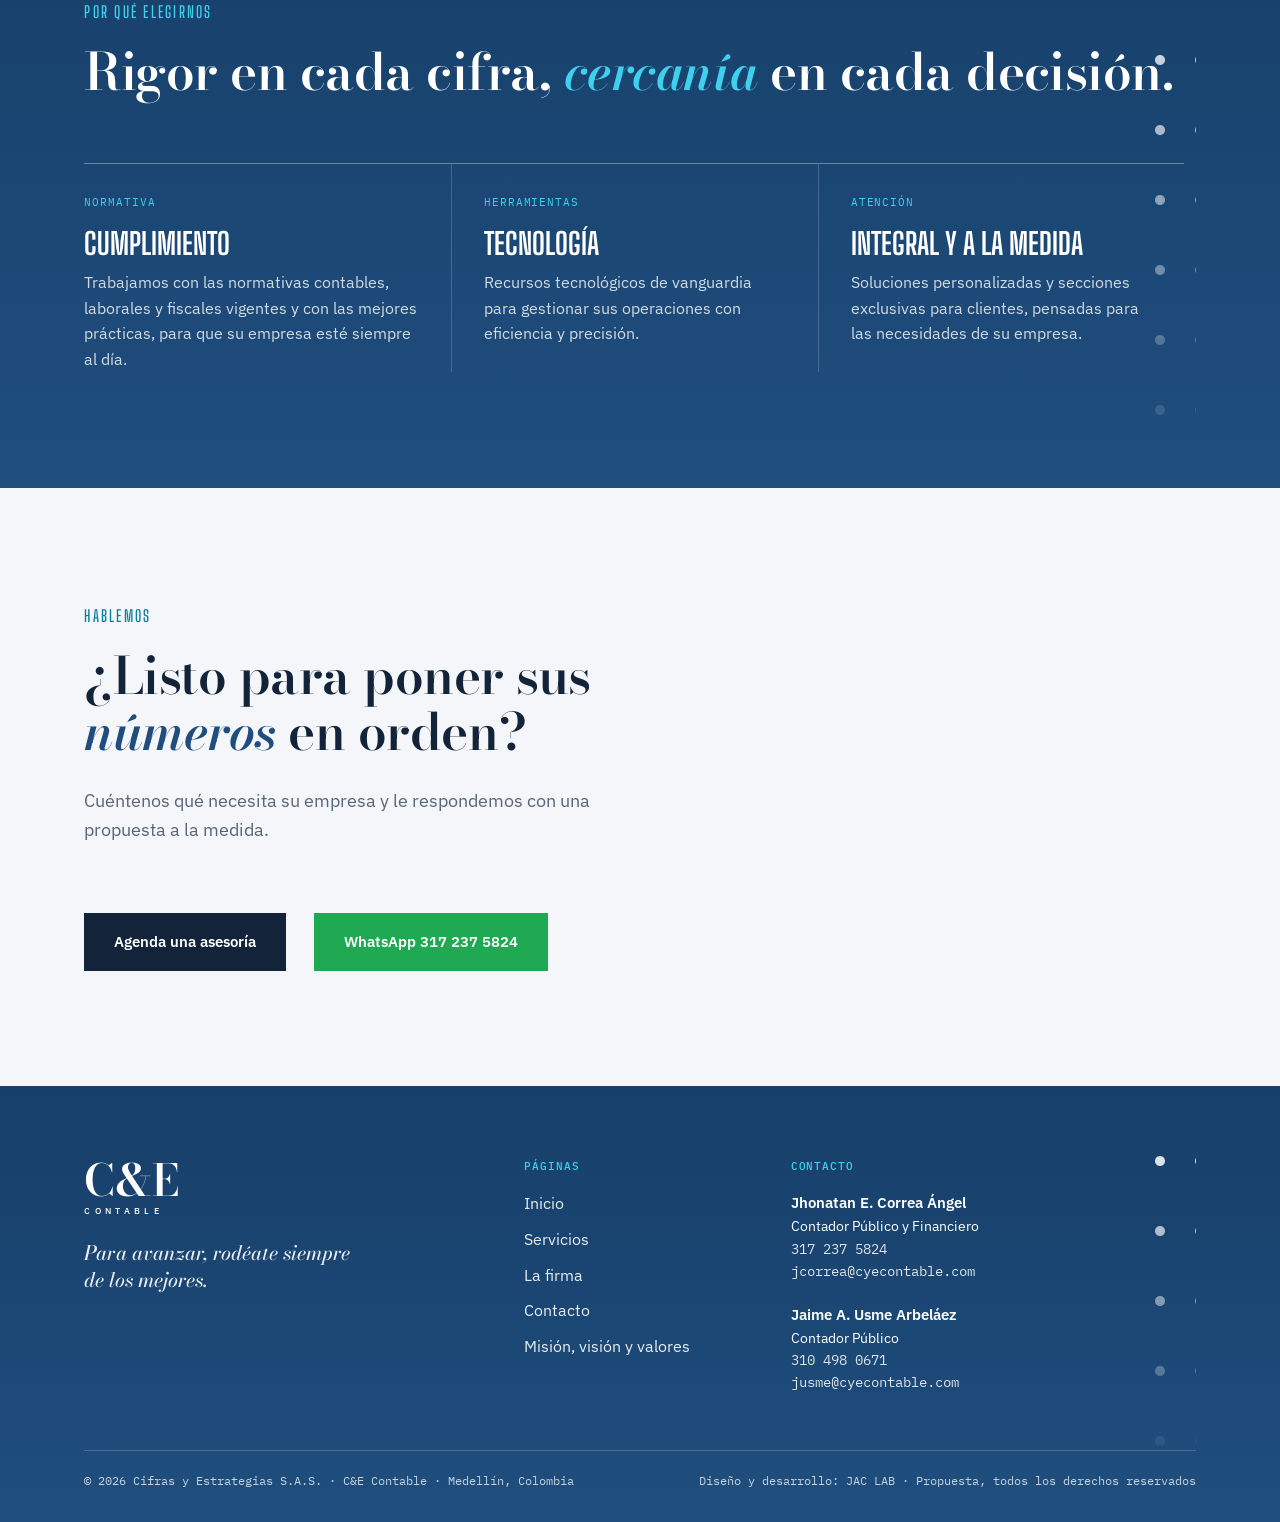
==== commit 37a1926d: "Presentar la firma como contable de Medellín Co-Authored-By: Claude Opus 5.5 <noreply@anthropic.com>" ====
--- a/index.html
+++ b/index.html
@@ -43,7 +43,7 @@
 <header class="hero">
   <div class="hero-left">
     <div>
-      <p class="eyebrow">Firma contable · Colombia</p>
+      <p class="eyebrow">Firma contable · Medellín</p>
       <h1 class="bodoni">Para avanzar, <em>rodéate siempre</em> de los mejores.</h1>
       <p class="lead">Contabilidad, finanzas, tributación y auditoría con soluciones a la medida de su empresa y de su patrimonio.</p>
       <div class="actions">
@@ -142,7 +142,7 @@
         </div>
       </div>
     </div>
-    <div class="footer-bottom"><span>© 2026 Cifras y Estrategias S.A.S. · C&amp;E Contable</span><span>Diseño y desarrollo: JAC LAB · Propuesta, todos los derechos reservados</span></div>
+    <div class="footer-bottom"><span>© 2026 Cifras y Estrategias S.A.S. · C&amp;E Contable · Medellín, Colombia</span><span>Diseño y desarrollo: JAC LAB · Propuesta, todos los derechos reservados</span></div>
   </div>
 </footer>
 </body>
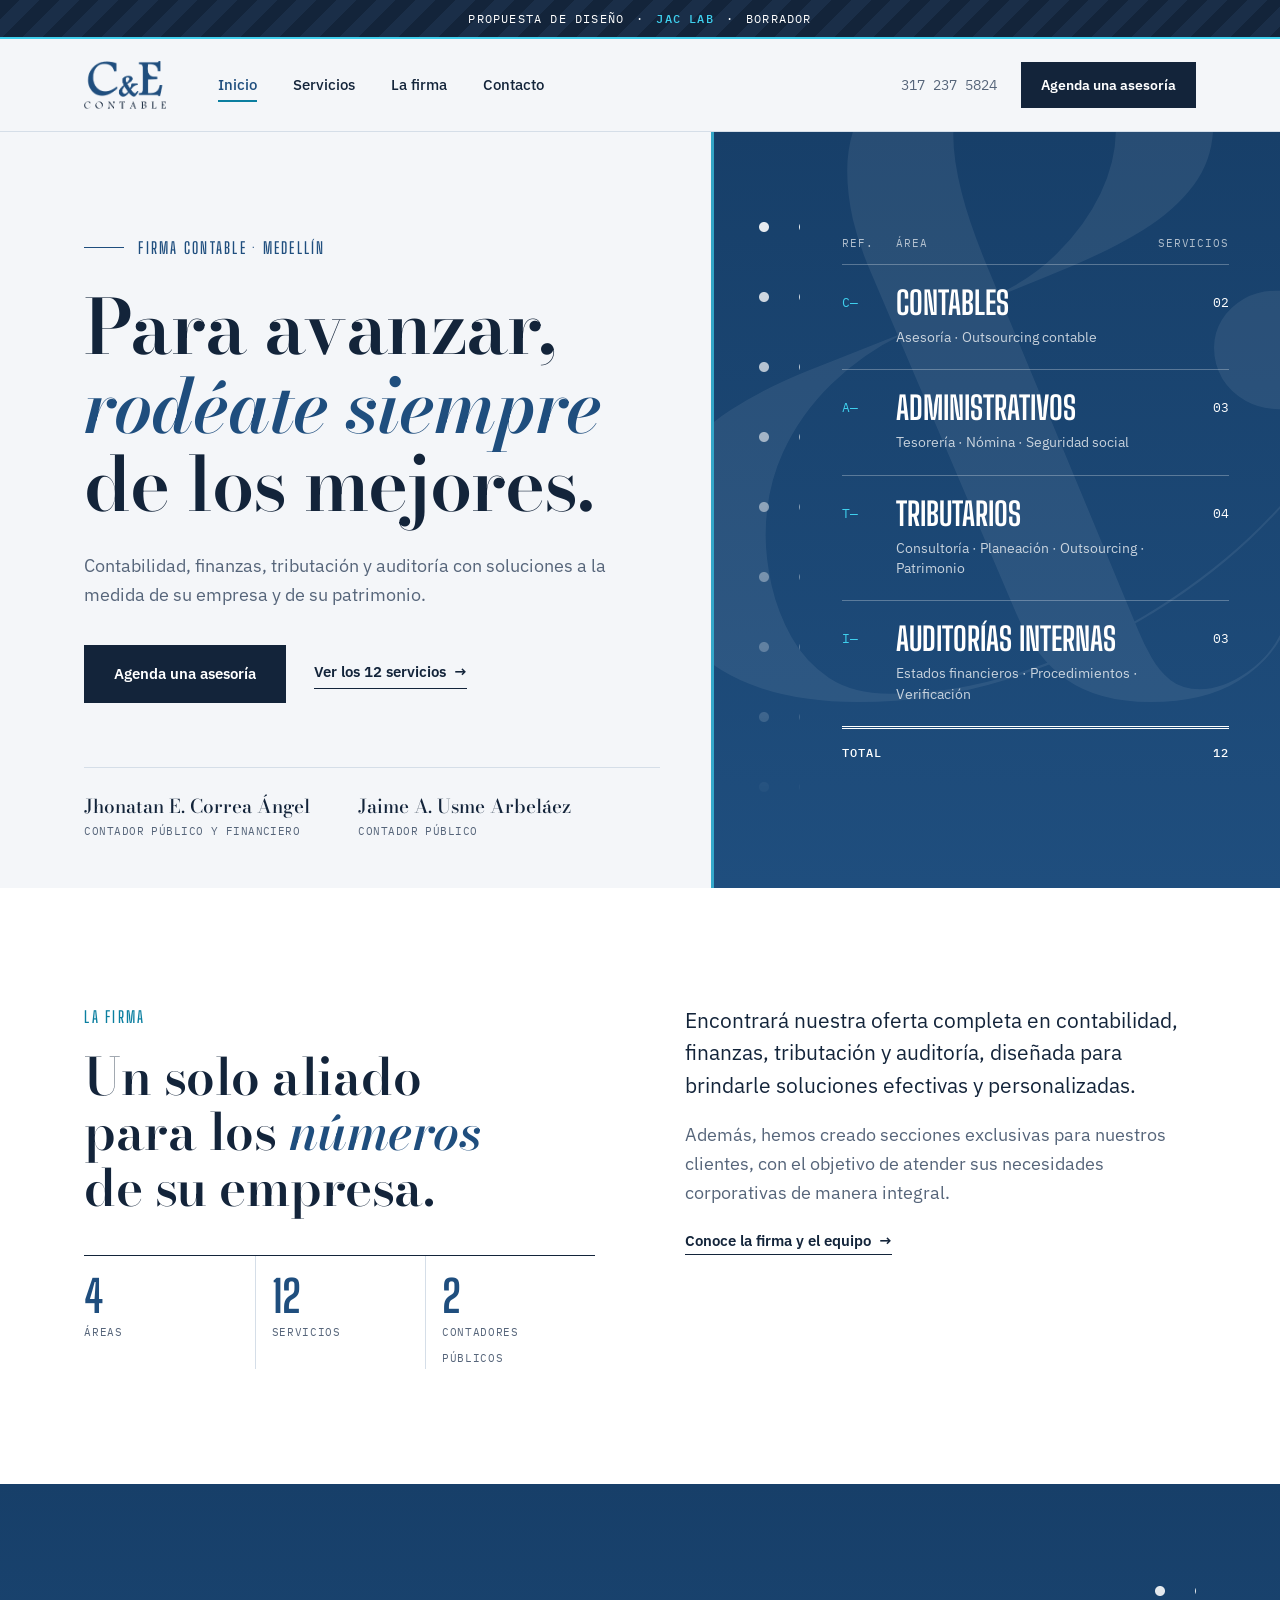
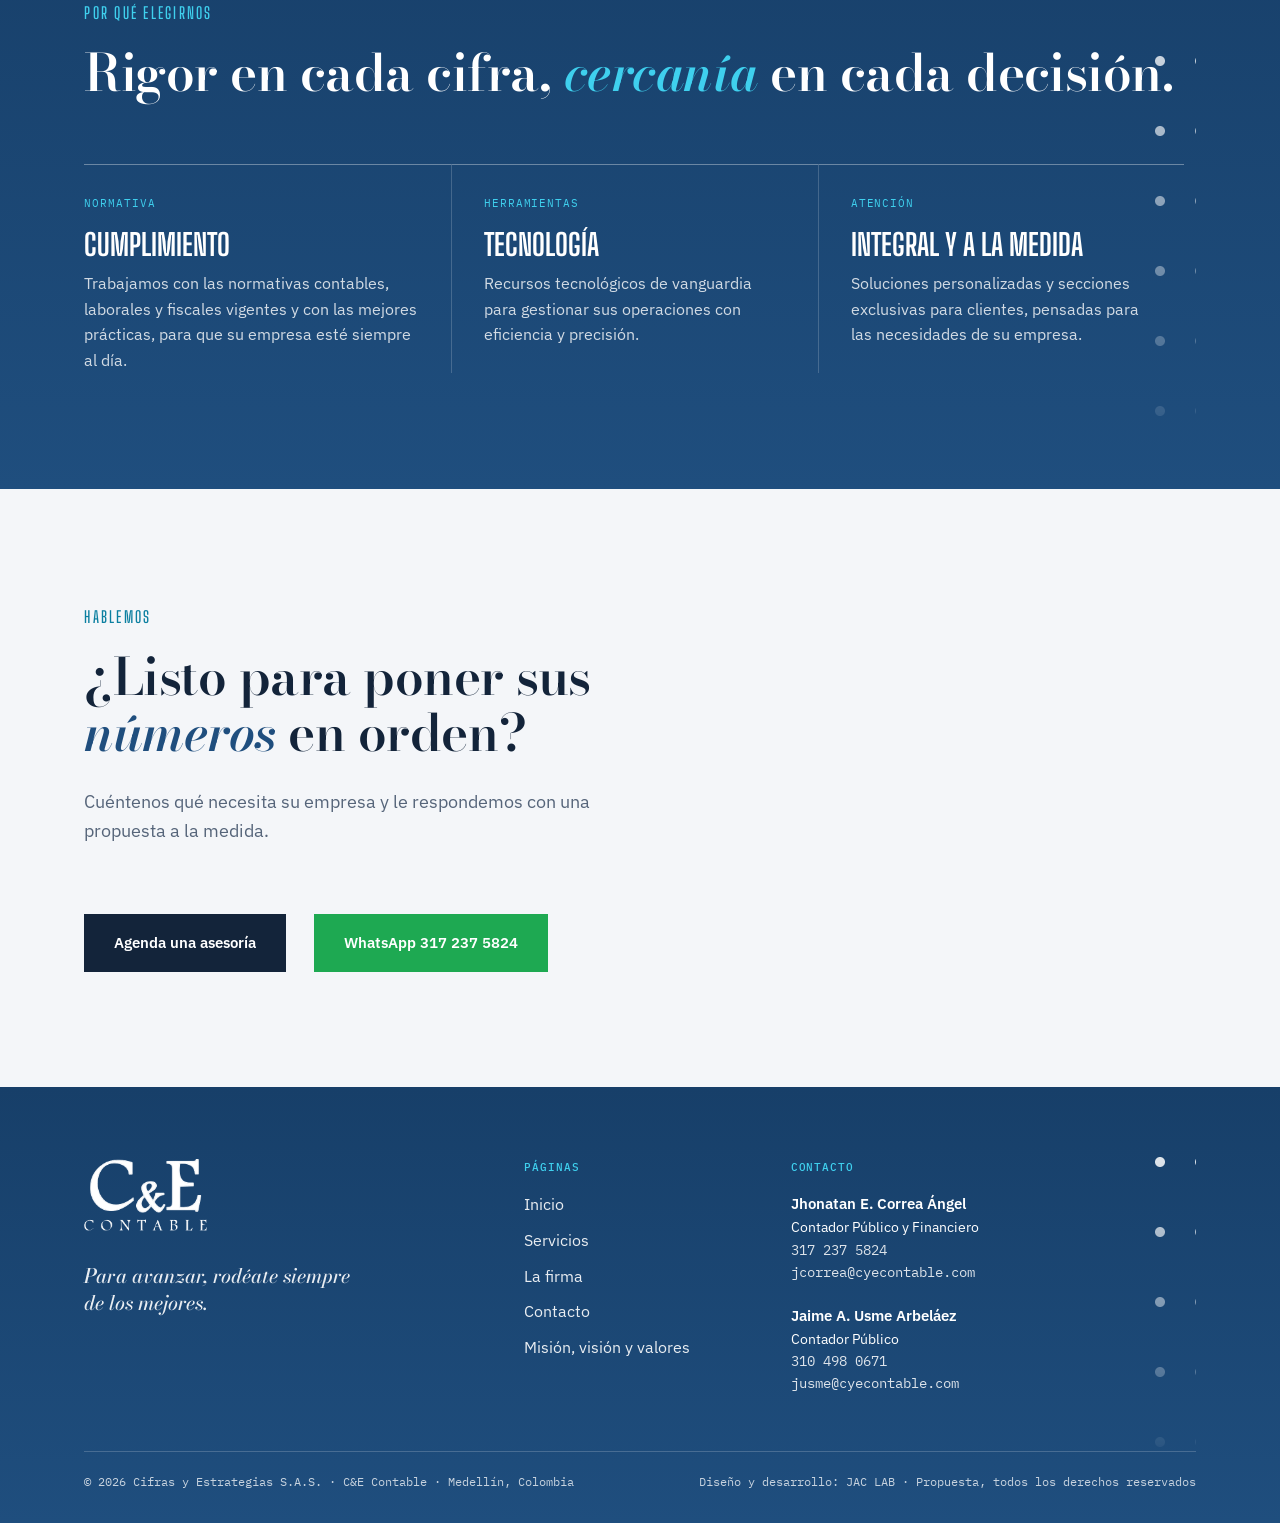
==== commit a0f3900a: "Usar el logo original de C&E Contable Versiones PNG transparentes (color y blanco) del logo original" ====
--- a/index.html
+++ b/index.html
@@ -16,7 +16,7 @@
 <div class="draft-banner" role="note"><span>Propuesta de diseño</span><span aria-hidden="true">·</span><span>JAC LAB</span><span aria-hidden="true">·</span><span>Borrador</span></div>
 <a class="skip" href="#contenido">Saltar al contenido</a>
 <header class="site-header wrap">
-  <a class="logo" href="index.html" aria-label="C&amp;E Contable, inicio"><b>C&amp;E</b><span>CONTABLE</span></a>
+  <a class="logo" href="index.html"><img src="img/logo-ce-color.png" alt="C&amp;E Contable, inicio" width="82" height="48"></a>
   <nav class="menu" aria-label="Principal">
     <ul>
         <li><a href="index.html" aria-current="page">Inicio</a></li>
@@ -121,7 +121,7 @@
   <div class="wrap">
     <div class="footer-grid">
       <div>
-        <a class="logo" href="index.html" aria-label="C&amp;E Contable, inicio"><b>C&amp;E</b><span>CONTABLE</span></a>
+        <a class="logo logo-footer" href="index.html"><img src="img/logo-ce-blanco.png" alt="C&amp;E Contable, inicio" width="123" height="72"></a>
         <p class="footer-motto">Para avanzar, rodéate siempre de los mejores.</p>
       </div>
       <div class="footer-col">
--- a/estilos.css
+++ b/estilos.css
@@ -291,3 +291,8 @@
   .pm-row ol { grid-template-columns: minmax(0, 1fr); }
 }
 @media (min-width: 1061px) { .vision-grid { padding-right: calc(max(var(--gutter), env(safe-area-inset-right, 0px)) + 96px); } }
+
+/* Logo original (imagen) */
+.logo img { display: block; height: 48px; width: auto; }
+.logo-footer img { height: 72px; }
+@media (max-width: 640px) { .logo img { height: 40px; } }
